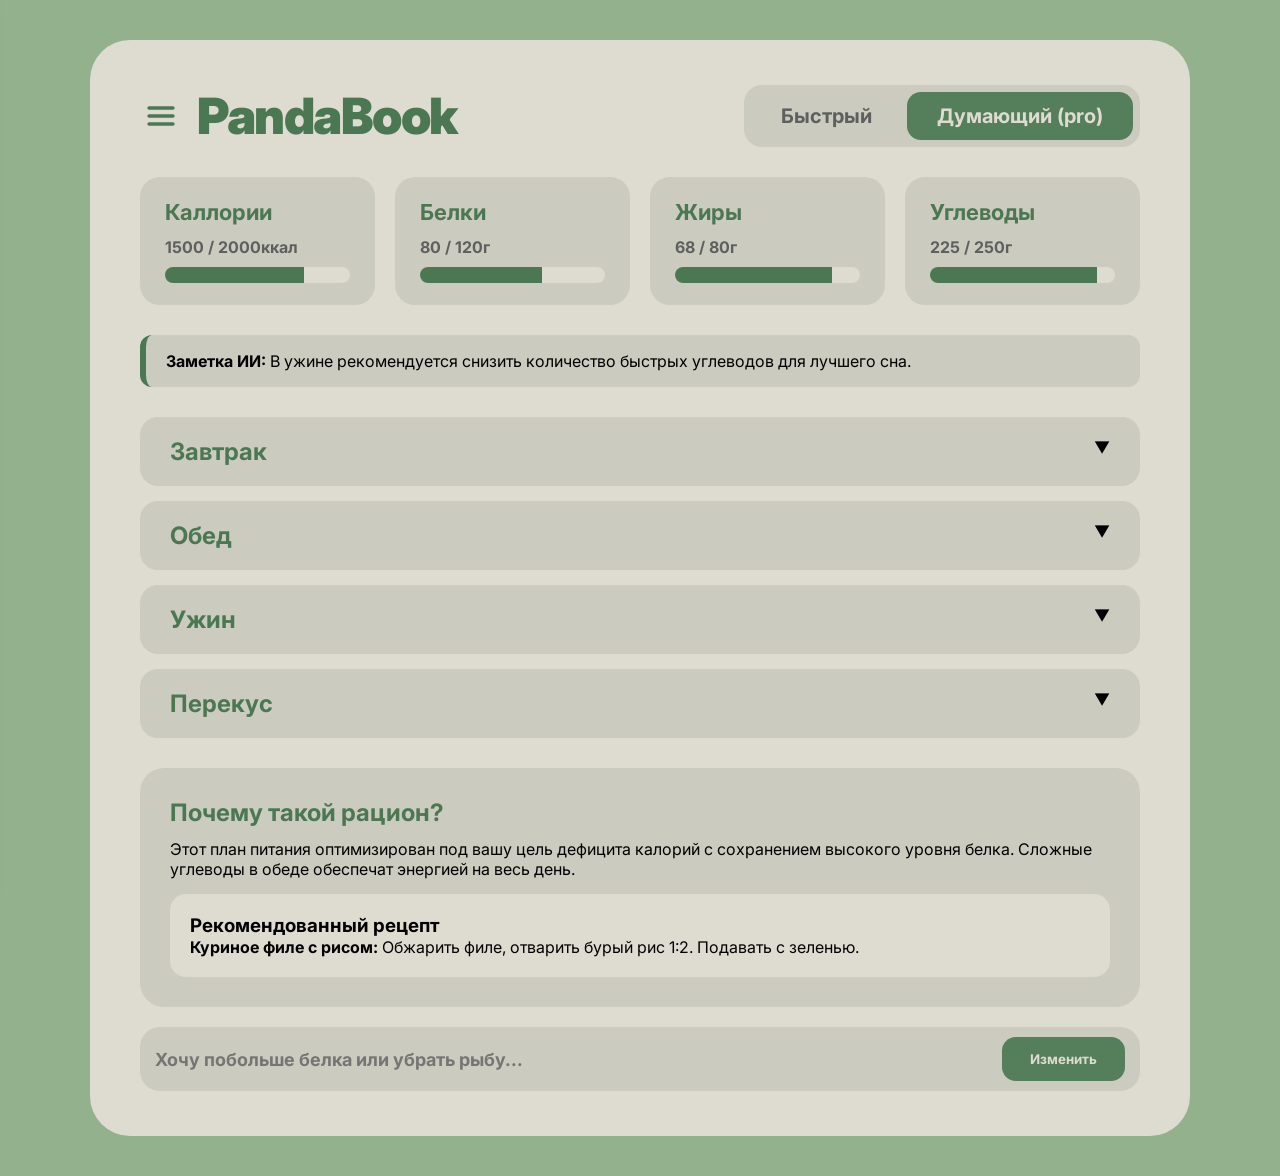
==== frontend/dashboard.html @ dd8187c9 "frontend: pages and styles as delivered (design mockups, no API yet)" ====
<!DOCTYPE html>
<html lang="ru">
<head>
    <meta charset="UTF-8">
    <meta name="viewport" content="width=device-width, initial-scale=1.0">
    <title>PandaBook - Главный экран</title>
    <link rel="stylesheet" href="dashboard.css">
    <link rel="preconnect" href="https://fonts.googleapis.com">
    <link rel="preconnect" href="https://fonts.gstatic.com" crossorigin>
    <link href="https://fonts.googleapis.com/css2?family=Inter:wght@400;700;900&display=swap" rel="stylesheet">
</head>
<body>

    <div class="menu-overlay" id="menuOverlay" onclick="toggleMenu()"></div>

    <nav class="sidebar-menu" id="sidebarMenu">
        <div class="sidebar-header">
            <span class="sidebar-logo">PandaBook</span>
            <button class="close-menu-btn" onclick="toggleMenu()">✕</button>
        </div>
        <ul class="menu-links">
            <li><a href="profile.html" class="menu-item">Профиль</a></li>
            <li><a href="dashboard.html" class="menu-item active">Главный экран</a></li>
            <li><a href="fridge.html" class="menu-item">Мой холодильник</a></li>
            <li><a href="shopping.html" class="menu-item">Мои покупки</a></li>
            <li><a href="landing.html#pricing" class="menu-item">Купить подписку</a></li>
        </ul>
    </nav>

    <div class="main-card">
        <header class="header-section">
            <div class="logo-area">
                <button class="hamburger-btn" onclick="toggleMenu()">
                    <svg width="32" height="32" viewBox="0 0 24 24" fill="none" xmlns="http://www.w3.org/2000/svg">
                        <path d="M3 12H21M3 6H21M3 18H21" stroke="#4c7753" stroke-width="2.5" stroke-linecap="round" stroke-linejoin="round"/>
                    </svg>
                </button>
                <h1 class="logo">PandaBook</h1>
            </div>
            
            <div class="mode-switcher">
                <button class="mode-btn" id="btn-fast" onclick="setMode('fast')">Быстрый</button>
                <button class="mode-btn active" id="btn-thinking" onclick="setMode('thinking')">Думающий (pro)</button>
            </div>
        </header>
        <section class="kbzhu-container">
            <div class="kbzhu-card">
                <span class="kbzhu-title">Каллории</span>
                <span class="kbzhu-value">1500 / 2000ккал</span>
                <div class="progress-bg"><div class="progress-bar" style="width: 75%;"></div></div>
            </div>
            <div class="kbzhu-card">
                <span class="kbzhu-title">Белки</span>
                <span class="kbzhu-value">80 / 120г</span>
                <div class="progress-bg"><div class="progress-bar" style="width: 66%;"></div></div>
            </div>
            <div class="kbzhu-card">
                <span class="kbzhu-title">Жиры</span>
                <span class="kbzhu-value">68 / 80г</span>
                <div class="progress-bg"><div class="progress-bar" style="width: 85%;"></div></div>
            </div>
            <div class="kbzhu-card">
                <span class="kbzhu-title">Углеводы</span>
                <span class="kbzhu-value">225 / 250г</span>
                <div class="progress-bg"><div class="progress-bar" style="width: 90%;"></div></div>
            </div>
        </section>

        <div class="notes-block">
            <strong>Заметка ИИ:</strong> В ужине рекомендуется снизить количество быстрых углеводов для лучшего сна.
        </div>

        <section class="meals-container">
            <div class="meal-accordion">
                <div class="meal-header" onclick="toggleMeal(this)">
                    <span class="meal-title">Завтрак</span>
                    <span class="arrow-icon">▼</span>
                </div>
                <div class="meal-content">
                    <div class="product-row">
                        <span class="product-name">Овсяная каша на молоке (250г)</span>
                        <span class="product-kcal">310 ккал</span>
                    </div>
                </div>
            </div>

            <div class="meal-accordion">
                <div class="meal-header" onclick="toggleMeal(this)">
                    <span class="meal-title">Обед</span>
                    <span class="arrow-icon">▼</span>
                </div>
                <div class="meal-content">
                    <div class="product-row">
                        <span class="product-name">Куриное филе с рисом (350г)</span>
                        <span class="product-kcal">480 ккал</span>
                    </div>
                </div>
            </div>

            <div class="meal-accordion">
                <div class="meal-header" onclick="toggleMeal(this)">
                    <span class="meal-title">Ужин</span>
                    <span class="arrow-icon">▼</span>
                </div>
                <div class="meal-content">
                    <div class="product-row">
                        <span class="product-name">Салат с тунцом (200г)</span>
                        <span class="product-kcal">290 ккал</span>
                    </div>
                </div>
            </div>

            <div class="meal-accordion">
                <div class="meal-header" onclick="toggleMeal(this)">
                    <span class="meal-title">Перекус</span>
                    <span class="arrow-icon">▼</span>
                </div>
                <div class="meal-content">
                    <div class="product-row">
                        <span class="product-name">Йогурт натуральный <span style="color:#e3a678;">скоро истекает</span></span>
                        <span class="product-kcal">120 ккал</span>
                    </div>
                </div>
            </div>
        </section>

        <div id="thinking-features">
            <section class="ai-explanation-card">
                <h2 class="ai-title">Почему такой рацион?</h2>
                <p class="ai-text">Этот план питания оптимизирован под вашу цель дефицита калорий с сохранением высокого уровня белка. Сложные углеводы в обеде обеспечат энергией на весь день.</p>
                
                <div class="recipe-box">
                    <h3 class="recipe-title">Рекомендованный рецепт</h3>
                    <p class="recipe-text"><strong>Куриное филе с рисом:</strong> Обжарить филе, отварить бурый рис 1:2. Подавать с зеленью.</p>
                </div>
            </section>

            <section class="request-container">
                <br>
                <div class="request-box">
                    <input type="text" placeholder="Хочу побольше белка или убрать рыбу..." class="request-input">
                    <button class="request-btn">Изменить</button>
                </div>
            </section>
        </div>
    </div>

    <script>
        function toggleMenu() {
            const sidebar = document.getElementById('sidebarMenu');
            const overlay = document.getElementById('menuOverlay');
            sidebar.classList.toggle('open');
            overlay.classList.toggle('open');
        }

        function setMode(mode) {
            const btnFast = document.getElementById('btn-fast');
            const btnThinking = document.getElementById('btn-thinking');
            const thinkingFeatures = document.getElementById('thinking-features');
            if (mode === 'fast') {
                btnFast.classList.add('active');
                btnThinking.classList.remove('active');
                thinkingFeatures.style.display = 'none';
            } else {
                btnThinking.classList.add('active');
                btnFast.classList.remove('active');
                thinkingFeatures.style.display = 'block';
            }
        }

        function toggleMeal(element) {
            element.parentElement.classList.toggle('open');
        }
    </script>
</body>
</html>
---- frontend/dashboard.css ----
* {
    box-sizing: border-box;
    margin: 0;
    padding: 0;
    font-family: 'Inter', sans-serif;
}

body {
    background-color: #93b18c;
    min-height: 100vh;
    display: flex;
    justify-content: center;
    align-items: flex-start;
    padding: 40px 20px;
    position: relative;
    overflow-x: hidden;
}


.sidebar-menu {
    position: fixed;
    top: 0;
    left: -320px;
    width: 300px;
    height: 100%;
    background-color: #dedcd1;
    box-shadow: 5px 0 20px rgba(0,0,0,0.1);
    z-index: 1000;
    transition: left 0.3s cubic-bezier(0.4, 0, 0.2, 1);
    padding: 30px 25px;
    display: flex;
    flex-direction: column;
    gap: 40px;
}

.sidebar-menu.open {
    left: 0; 
}

.sidebar-header {
    display: flex;
    justify-content: space-between;
    align-items: center;
}

.sidebar-logo {
    color: #4c7753;
    font-size: 32px;
    font-weight: 900;
    letter-spacing: -1px;
}

.close-menu-btn {
    background: none;
    border: none;
    font-size: 24px;
    color: #4c7753;
    cursor: pointer;
    font-weight: 700;
}

.menu-links {
    list-style: none;
    display: flex;
    flex-direction: column;
    gap: 15px;
}

.menu-item {
    display: block;
    text-decoration: none;
    color: #1a1a1a;
    font-size: 18px;
    font-weight: 700;
    padding: 14px 18px;
    background-color: #cbcbbf;
    border-radius: 12px;
    transition: all 0.2s ease;
}

.menu-item:hover, .menu-item.active {
    background-color: #557e5b;
    color: #dedcd1;
}


.menu-overlay {
    position: fixed;
    top: 0;
    left: 0;
    width: 100%;
    height: 100%;
    background-color: rgba(0, 0, 0, 0.4);
    z-index: 999;
    display: none;
}

.menu-overlay.open {
    display: block;
}


.main-card {
    background-color: #dedcd1;
    width: 100%;
    max-width: 1100px;
    border-radius: 40px;
    padding: 45px 50px;
    display: flex;
    flex-direction: column;
    gap: 30px;
}


.header-section {
    display: flex;
    justify-content: space-between;
    align-items: center;
}

.logo-area {
    display: flex;
    align-items: center;
    gap: 15px;
}

.hamburger-btn {
    background: none;
    border: none;
    cursor: pointer;
    display: flex;
    align-items: center;
    justify-content: center;
    padding: 5px;
    border-radius: 8px;
    transition: background-color 0.2s;
}

.hamburger-btn:hover {
    background-color: #cbcbbf;
}

.logo {
    color: #4c7753;
    font-size: 50px;
    font-weight: 900;
    letter-spacing: -1.5px;
}


.mode-switcher {
    background-color: #cbcbbf;
    padding: 7px;
    border-radius: 18px;
    display: flex;
    gap: 5px;
}

.mode-btn {
    background: none;
    border: none;
    font-size: 20px;
    font-weight: 700;
    color: #5d605e;
    padding: 12px 30px;
    border-radius: 14px;
    cursor: pointer;
}

.mode-btn.active {
    background-color: #557e5b;
    color: #dedcd1;
}

.kbzhu-container {
    display: grid;
    grid-template-columns: repeat(auto-fit, minmax(200px, 1fr));
    gap: 20px;
}

.kbzhu-card {
    background-color: #cbcbbf;
    border-radius: 20px;
    padding: 22px 25px;
    display: flex;
    flex-direction: column;
}

.kbzhu-title {
    color: #4c7753;
    font-weight: 700;
    font-size: 22px;
    margin-bottom: 12px;
}

.kbzhu-value {
    color: #5d605e;
    font-weight: 700;
    font-size: 16px;
    margin-bottom: 10px;
}

.progress-bg {
    background-color: #dedcd1;
    height: 16px;
    border-radius: 20px;
    overflow: hidden;
}

.progress-bar {
    background-color: #4c7753;
    height: 100%;
}

.notes-block {
    background-color: #cbcbbf;
    border-left: 6px solid #4c7753;
    border-radius: 12px;
    padding: 16px 20px;
}

.meals-container {
    display: flex;
    flex-direction: column;
    gap: 15px;
}

.meal-accordion {
    background-color: #cbcbbf;
    border-radius: 18px;
    overflow: hidden;
}

.meal-header {
    padding: 20px 30px;
    display: flex;
    justify-content: space-between;
    cursor: pointer;
}

.meal-title {
    color: #4c7753;
    font-weight: 700;
    font-size: 24px;
}

.meal-content {
    max-height: 0;
    overflow: hidden;
    transition: max-height 0.25s ease;
}

.meal-accordion.open .meal-content {
    max-height: 100px;
    border-top: 2px solid #dedcd1;
}

.product-row {
    padding: 20px 30px;
    display: flex;
    justify-content: space-between;
    font-weight: 700;
}

.ai-explanation-card {
    background-color: #cbcbbf;
    border-radius: 24px;
    padding: 30px;
}

.ai-title {
    color: #4c7753;
    font-size: 24px;
    margin-bottom: 12px;
}

.recipe-box {
    background-color: #dedcd1;
    border-radius: 16px;
    padding: 20px;
    margin-top: 15px;
   
}

.request-box {
    background-color: #cbcbbf;
    border-radius: 20px;
    padding: 10px 15px;
    display: flex;
    gap: 15px;
}

.request-input {
    flex: 1;
    background: none;
    border: none;
    outline: none;
    font-size: 18px;
    font-weight: 700;
}

.request-btn {
    background-color: #557e5b;
    color: #dedcd1;
    border: none;
    border-radius: 14px;
    padding: 14px 28px;
    font-weight: 700;
    cursor: pointer;
}
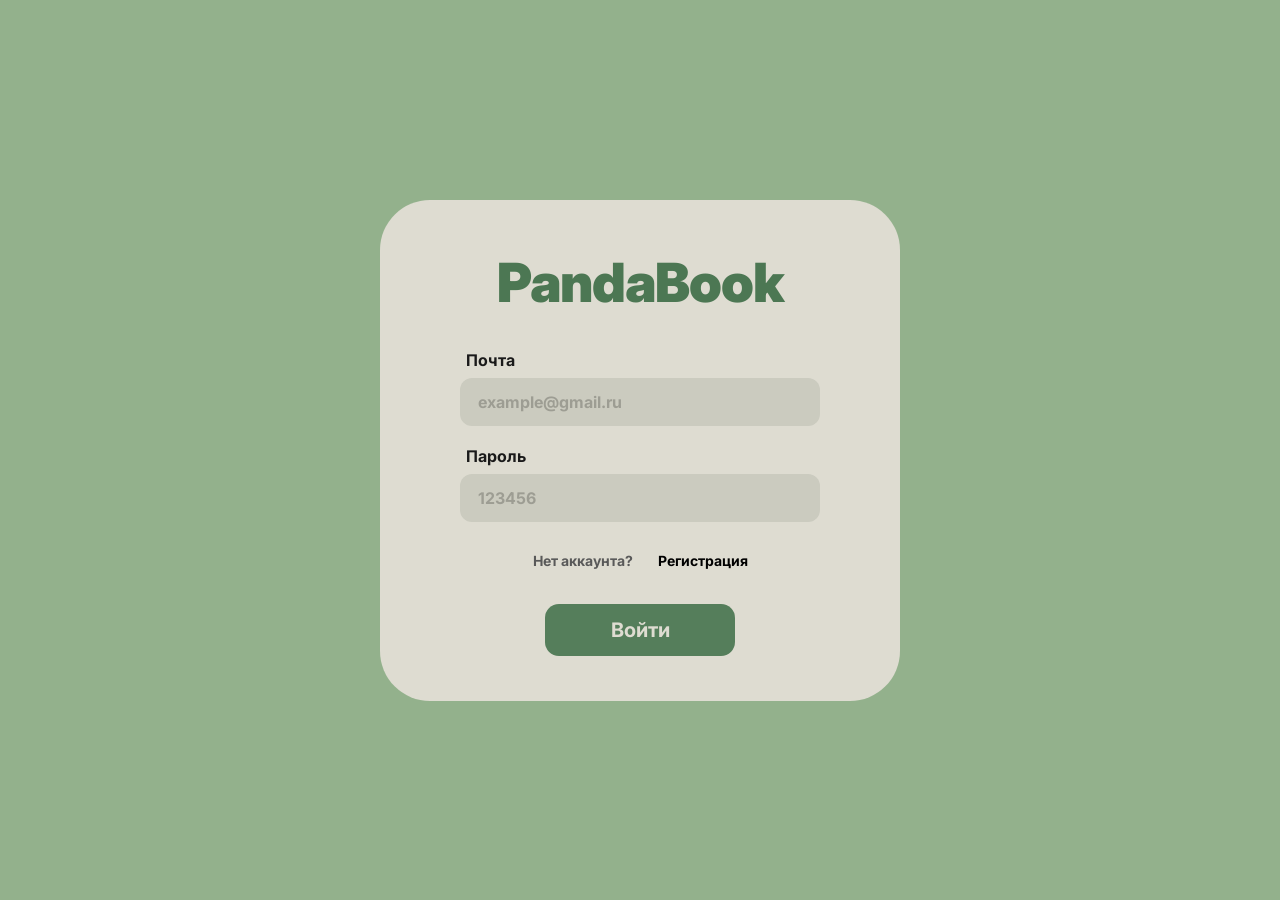
==== commit e5ad793f: "feat(frontend): wire pages to backend API + serving - api.js: shared fetch wrapper, token storage, a" ====
--- a/frontend/dashboard.html
+++ b/frontend/dashboard.html
@@ -145,31 +145,108 @@
         </div>
     </div>
 
+    <script src="api.js"></script>
     <script>
+        let currentMode = 'fast';
+        let currentRequest = '';
+        const MEAL_NAMES = { breakfast: "Завтрак", lunch: "Обед", dinner: "Ужин", snack: "Перекус" };
+
         function toggleMenu() {
-            const sidebar = document.getElementById('sidebarMenu');
-            const overlay = document.getElementById('menuOverlay');
-            sidebar.classList.toggle('open');
-            overlay.classList.toggle('open');
-        }
+            document.getElementById('sidebarMenu').classList.toggle('open');
+            document.getElementById('menuOverlay').classList.toggle('open');
+        }
+        function toggleMeal(element) { element.parentElement.classList.toggle('open'); }
 
         function setMode(mode) {
-            const btnFast = document.getElementById('btn-fast');
-            const btnThinking = document.getElementById('btn-thinking');
-            const thinkingFeatures = document.getElementById('thinking-features');
-            if (mode === 'fast') {
-                btnFast.classList.add('active');
-                btnThinking.classList.remove('active');
-                thinkingFeatures.style.display = 'none';
-            } else {
-                btnThinking.classList.add('active');
-                btnFast.classList.remove('active');
-                thinkingFeatures.style.display = 'block';
+            currentMode = mode;
+            document.getElementById('btn-fast').classList.toggle('active', mode === 'fast');
+            document.getElementById('btn-thinking').classList.toggle('active', mode === 'thinking');
+            document.getElementById('thinking-features').style.display = mode === 'thinking' ? 'block' : 'none';
+            loadPlan();
+        }
+
+        function bar(cur, tgt) { return tgt ? Math.min(100, Math.round(cur / tgt * 100)) : 0; }
+
+        function renderKbzhu(t, tot) {
+            const rows = [
+                ["Калории", tot.kcal, t.kcal, "ккал"],
+                ["Белки", tot.protein_g, t.protein_g, "г"],
+                ["Жиры", tot.fat_g, t.fat_g, "г"],
+                ["Углеводы", tot.carbs_g, t.carbs_g, "г"],
+            ];
+            document.querySelector('.kbzhu-container').innerHTML = rows.map(([title, cur, tgt, u]) => `
+                <div class="kbzhu-card">
+                    <span class="kbzhu-title">${title}</span>
+                    <span class="kbzhu-value">${Math.round(cur)} / ${Math.round(tgt)}${u}</span>
+                    <div class="progress-bg"><div class="progress-bar" style="width: ${bar(cur, tgt)}%;"></div></div>
+                </div>`).join('');
+        }
+
+        function renderMeals(meals) {
+            const withItems = meals.filter(m => m.items.length);
+            const container = document.querySelector('.meals-container');
+            if (!withItems.length) {
+                container.innerHTML = '<div class="notes-block">Холодильник пуст или не хватает продуктов — загляни в «Мой холодильник».</div>';
+                return;
             }
-        }
-
-        function toggleMeal(element) {
-            element.parentElement.classList.toggle('open');
+            container.innerHTML = withItems.map(m => `
+                <div class="meal-accordion">
+                    <div class="meal-header" onclick="toggleMeal(this)">
+                        <span class="meal-title">${MEAL_NAMES[m.type] || m.type} · ${Math.round(m.kcal)} ккал</span>
+                        <span class="arrow-icon">▼</span>
+                    </div>
+                    <div class="meal-content">
+                        ${m.items.map(it => `
+                            <div class="product-row">
+                                <span class="product-name">${it.product_name} (${it.grams}г)${it.expiring_soon ? ' <span style="color:#e3a678;">скоро истекает</span>' : ''}</span>
+                                <span class="product-kcal">${it.kcal} ккал</span>
+                            </div>`).join('')}
+                    </div>
+                </div>`).join('');
+        }
+
+        function renderNotes(notes) {
+            const el = document.querySelector('.notes-block');
+            if (!el) return;
+            if (notes && notes.length) { el.innerHTML = `<strong>Заметка:</strong> ${notes.join(' ')}`; el.style.display = 'block'; }
+            else el.style.display = 'none';
+        }
+
+        function renderThinking(r) {
+            document.querySelector('.ai-text').textContent =
+                r.explanation || 'Переключитесь в режим «Думающий», чтобы получить объяснение и рецепт от ИИ.';
+            const recipe = r.recipe;
+            const box = document.querySelector('.recipe-box');
+            if (recipe && recipe.steps && recipe.steps.length) {
+                box.style.display = 'block';
+                box.querySelector('.recipe-title').textContent = recipe.title;
+                box.querySelector('.recipe-text').innerHTML = recipe.steps.map((s, i) => `${i + 1}. ${s}`).join('<br>');
+            } else { box.style.display = 'none'; }
+        }
+
+        async function loadPlan() {
+            const notes = document.querySelector('.notes-block');
+            if (currentMode === 'thinking' && notes) { notes.style.display = 'block'; notes.innerHTML = '🧠 Модель думает…'; }
+            try {
+                let url = `/api/diet/plan/me?mode=${currentMode}`;
+                if (currentMode === 'thinking' && currentRequest) url += '&request=' + encodeURIComponent(currentRequest);
+                const r = await api("GET", url);
+                renderKbzhu(r.targets, r.plan.totals);
+                renderMeals(r.plan.meals);
+                renderNotes(r.plan.notes);
+                if (currentMode === 'thinking') renderThinking(r);
+            } catch (e) {
+                if (notes) { notes.style.display = 'block'; notes.innerHTML = 'Не удалось загрузить рацион: ' + apiError(e); }
+            }
+        }
+
+        if (requireAuth()) {
+            const reqBtn = document.querySelector('.request-btn');
+            if (reqBtn) reqBtn.addEventListener('click', () => {
+                currentRequest = document.querySelector('.request-input').value.trim();
+                loadPlan();
+            });
+            setMode('fast');  // instant first paint; user can switch to thinking
         }
     </script>
 </body>
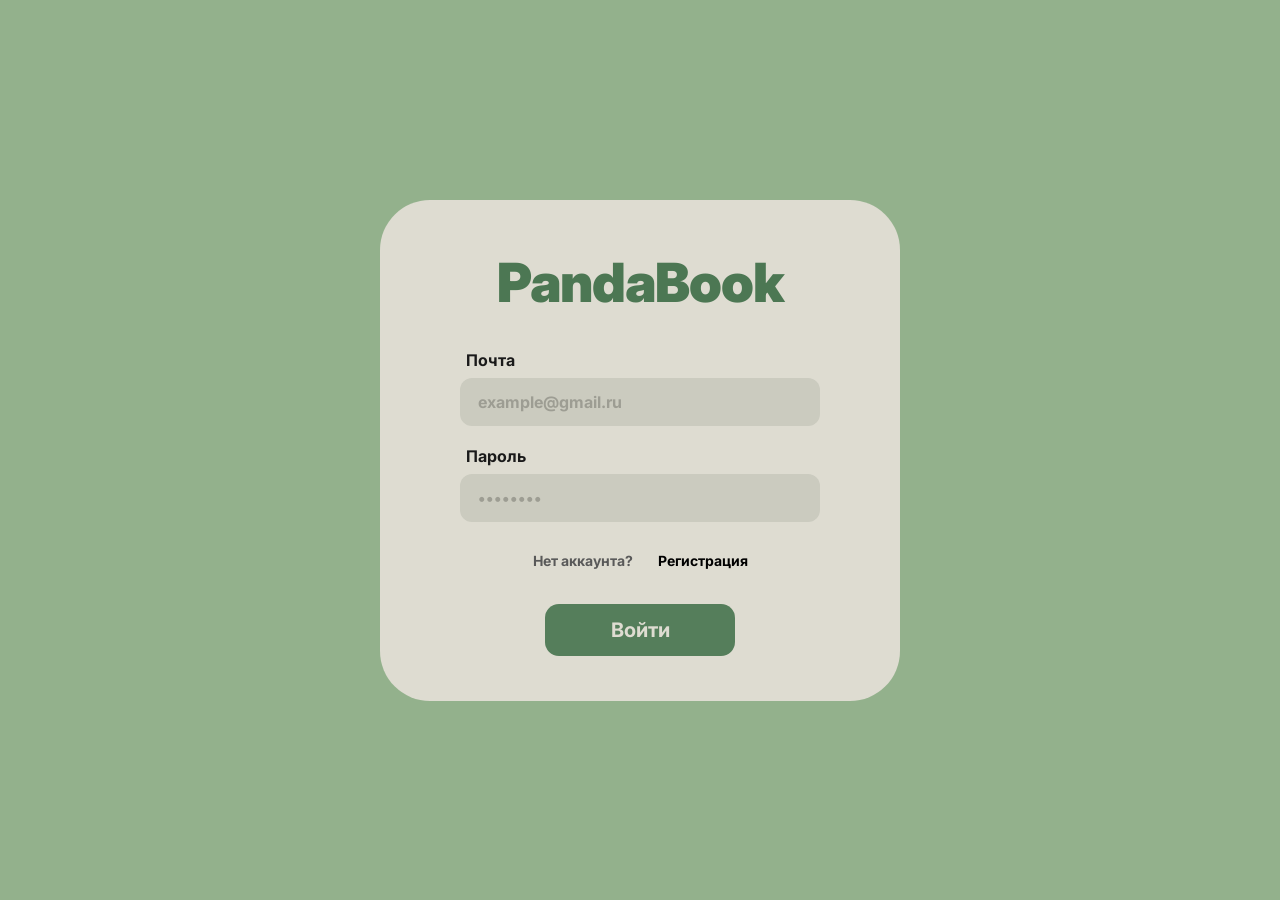
==== commit 5cfb9798: "feat(frontend): toast, logout, panda progress, barcode lookup, UX fixes" ====
--- a/frontend/dashboard.html
+++ b/frontend/dashboard.html
@@ -5,6 +5,7 @@
     <meta name="viewport" content="width=device-width, initial-scale=1.0">
     <title>PandaBook - Главный экран</title>
     <link rel="stylesheet" href="dashboard.css">
+    <link rel="stylesheet" href="ui.css">
     <link rel="preconnect" href="https://fonts.googleapis.com">
     <link rel="preconnect" href="https://fonts.gstatic.com" crossorigin>
     <link href="https://fonts.googleapis.com/css2?family=Inter:wght@400;700;900&display=swap" rel="stylesheet">
@@ -43,8 +44,16 @@
                 <button class="mode-btn active" id="btn-thinking" onclick="setMode('thinking')">Думающий (pro)</button>
             </div>
         </header>
-        <section class="kbzhu-container">
-            <div class="kbzhu-card">
+
+        <section class="panda-widget" id="pandaWidget" style="display:none;">
+            <span class="panda-emoji" id="pandaEmoji">🐼</span>
+            <div>
+                <strong class="panda-label" id="pandaLabel">Загрузка…</strong>
+                <span class="panda-streak" id="pandaStreak"></span>
+            </div>
+        </section>
+
+        <section class="kbzhu-container">            <div class="kbzhu-card">
                 <span class="kbzhu-title">Каллории</span>
                 <span class="kbzhu-value">1500 / 2000ккал</span>
                 <div class="progress-bg"><div class="progress-bar" style="width: 75%;"></div></div>
@@ -146,8 +155,8 @@
     </div>
 
     <script src="api.js"></script>
-    <script>
-        let currentMode = 'fast';
+    <script src="ui.js"></script>
+    <script>        let currentMode = 'fast';
         let currentRequest = '';
         const MEAL_NAMES = { breakfast: "Завтрак", lunch: "Обед", dinner: "Ужин", snack: "Перекус" };
 
@@ -224,6 +233,19 @@
             } else { box.style.display = 'none'; }
         }
 
+        async function loadProgress() {
+            try {
+                const p = await api("GET", "/api/progress/dashboard");
+                document.getElementById("pandaWidget").style.display = "flex";
+                document.getElementById("pandaEmoji").textContent = p.panda_emoji;
+                document.getElementById("pandaLabel").textContent = p.panda_label;
+                document.getElementById("pandaStreak").textContent =
+                    p.streak > 0 ? `Серия: ${p.streak} ${p.streak === 1 ? "день" : "дней"} в норме 🔥` : "Начни серию — попади в норму сегодня!";
+            } catch (e) {
+                console.warn("progress", e);
+            }
+        }
+
         async function loadPlan() {
             const notes = document.querySelector('.notes-block');
             if (currentMode === 'thinking' && notes) { notes.style.display = 'block'; notes.innerHTML = '🧠 Модель думает…'; }
@@ -237,11 +259,15 @@
                 if (currentMode === 'thinking') renderThinking(r);
             } catch (e) {
                 if (notes) { notes.style.display = 'block'; notes.innerHTML = 'Не удалось загрузить рацион: ' + apiError(e); }
+                toast('Не удалось загрузить рацион: ' + apiError(e), 'error');
             }
         }
 
         if (requireAuth()) {
-            const reqBtn = document.querySelector('.request-btn');
+            document.querySelector('.kbzhu-container').innerHTML =
+                Array(4).fill('<div class="kbzhu-card"><div class="skeleton-bar" style="width:60%;margin-bottom:8px;"></div><div class="skeleton-bar"></div></div>').join('');
+            document.querySelector('.meals-container').innerHTML = '<div class="notes-block">Загрузка рациона…</div>';
+            loadProgress();            const reqBtn = document.querySelector('.request-btn');
             if (reqBtn) reqBtn.addEventListener('click', () => {
                 currentRequest = document.querySelector('.request-input').value.trim();
                 loadPlan();
--- a/frontend/ui.css
+++ b/frontend/ui.css
@@ -0,0 +1,95 @@
+#toast-host {
+    position: fixed;
+    top: 20px;
+    right: 20px;
+    z-index: 9999;
+    display: flex;
+    flex-direction: column;
+    gap: 10px;
+    pointer-events: none;
+}
+
+.toast {
+    background: #272e24;
+    color: #dedcd1;
+    padding: 14px 20px;
+    border-radius: 12px;
+    font-weight: 700;
+    font-size: 14px;
+    max-width: 320px;
+    box-shadow: 0 8px 24px rgba(0, 0, 0, 0.18);
+    opacity: 0;
+    transform: translateX(20px);
+    transition: opacity 0.25s ease, transform 0.25s ease;
+}
+
+.toast.show {
+    opacity: 1;
+    transform: translateX(0);
+}
+
+.toast-success { background: #4c7753; }
+.toast-error { background: #c45c4a; }
+.toast-info { background: #557e5b; }
+
+.menu-item.menu-logout {
+    margin-top: 10px;
+    background-color: #e8d5d0;
+    color: #8b3a2f;
+}
+
+.menu-item.menu-logout:hover {
+    background-color: #ddb8b0;
+}
+
+.panda-widget {
+    display: flex;
+    align-items: center;
+    gap: 16px;
+    background: #cbcbbf;
+    border-radius: 16px;
+    padding: 16px 20px;
+    margin-bottom: 20px;
+}
+
+.panda-emoji {
+    font-size: 48px;
+    line-height: 1;
+}
+
+.panda-label {
+    display: block;
+    font-weight: 700;
+    color: #272e24;
+    font-size: 16px;
+}
+
+.panda-streak {
+    display: block;
+    font-size: 13px;
+    color: #4c7753;
+    font-weight: 700;
+    margin-top: 4px;
+}
+
+.skeleton-bar {
+    height: 8px;
+    background: linear-gradient(90deg, #cbcbbf 25%, #dedcd1 50%, #cbcbbf 75%);
+    background-size: 200% 100%;
+    animation: shimmer 1.2s infinite;
+    border-radius: 4px;
+}
+
+@keyframes shimmer {
+    0% { background-position: 200% 0; }
+    100% { background-position: -200% 0; }
+}
+
+.barcode-row {
+    display: flex;
+    gap: 10px;
+    margin-top: 10px;
+}
+
+.barcode-row .form-control { flex: 1; }
+.barcode-row .btn { white-space: nowrap; padding: 0 16px; }
